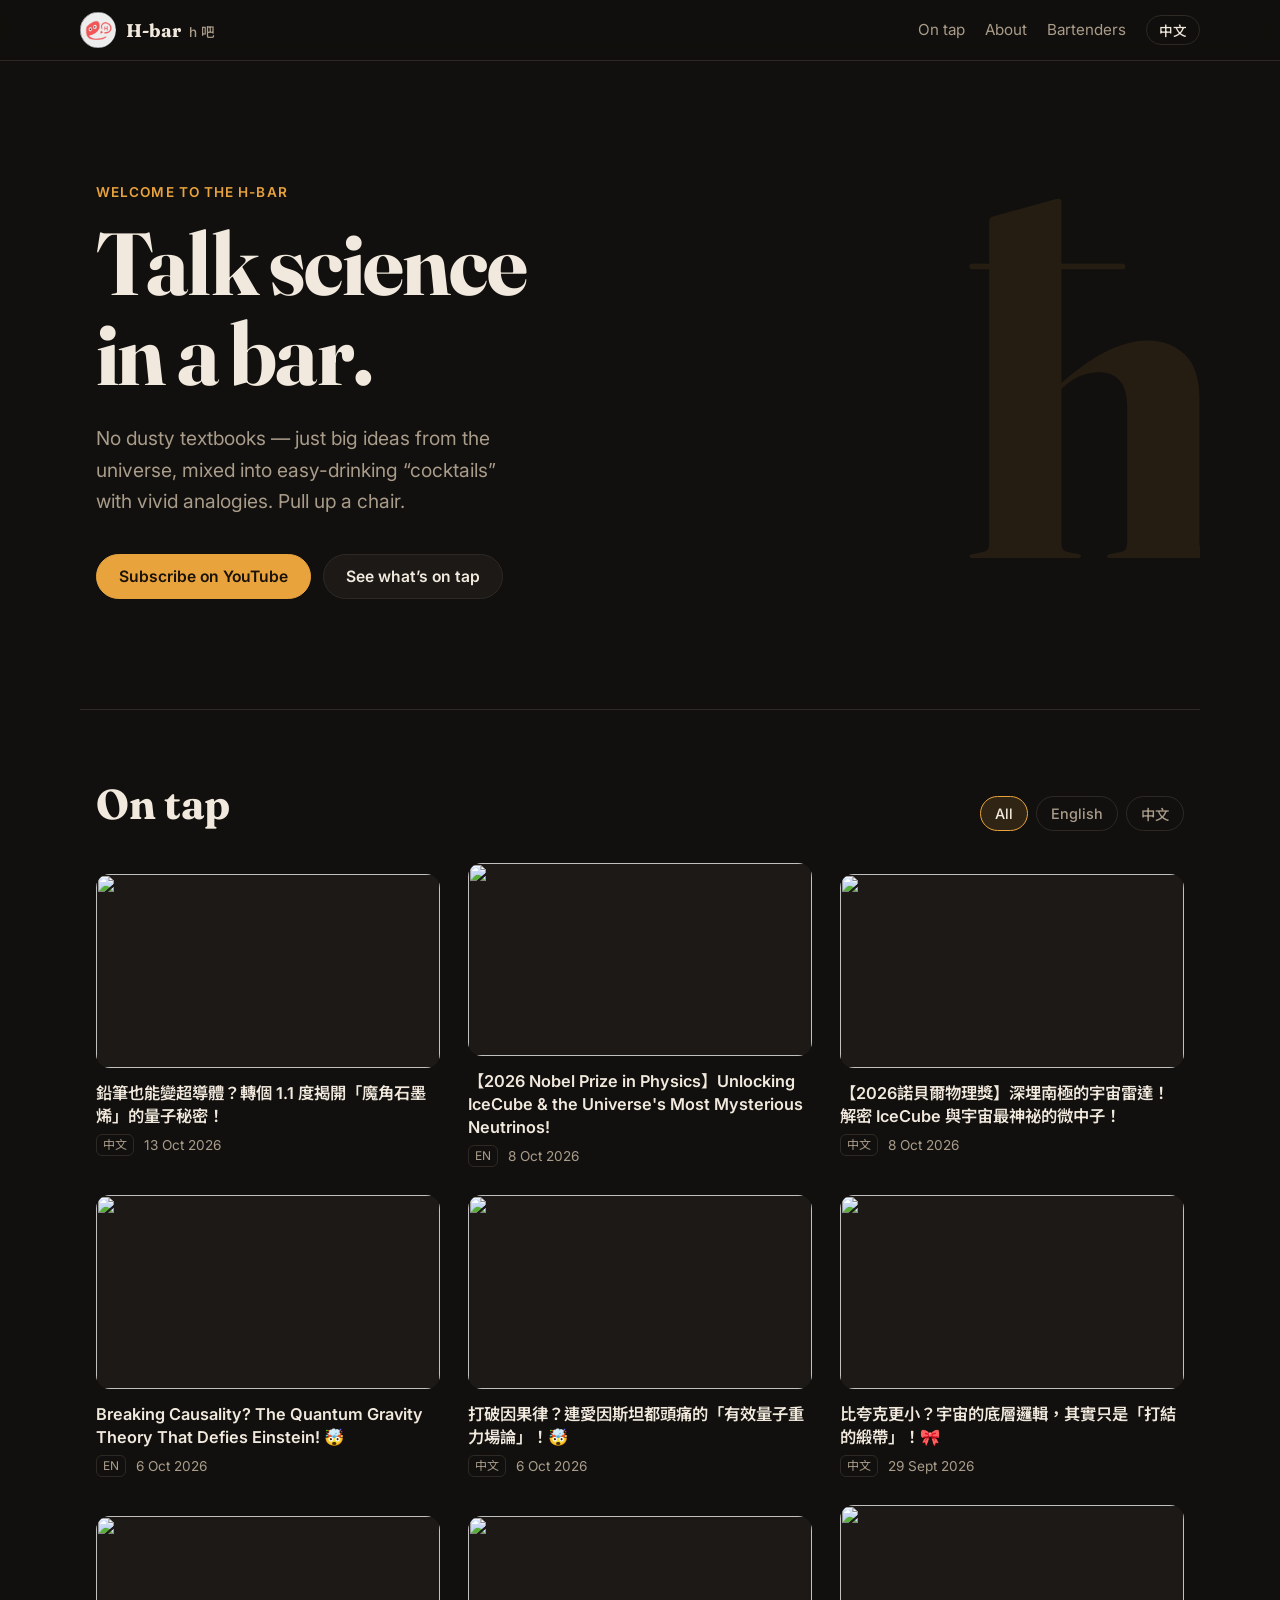
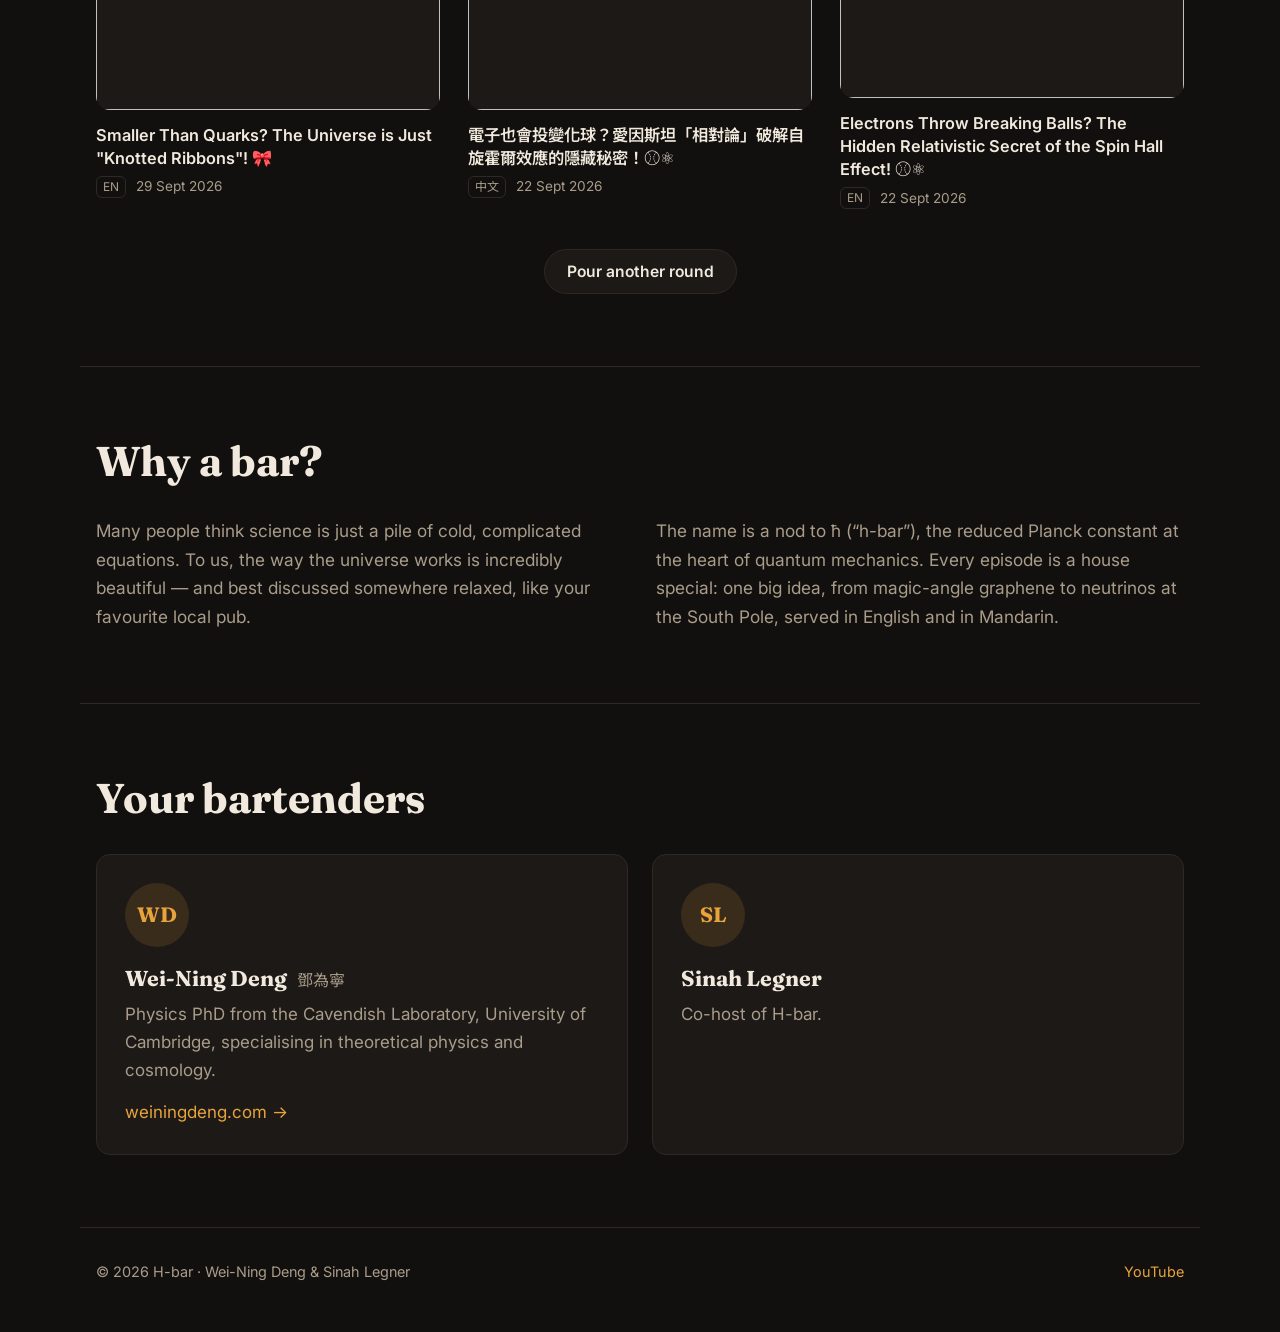
==== index.html @ c9b69f9a "Initial H-bar website for GitHub Pages Static bilingual (EN/中文) site with a video grid fed from the " ====
<!doctype html>
<html lang="en">
<head>
  <meta charset="utf-8">
  <meta name="viewport" content="width=device-width, initial-scale=1">
  <title>H-bar · Talk Science in a Bar</title>
  <meta name="description" content="H-bar (h 吧) — science served like cocktails. Bilingual (English / 中文) physics and science videos by Wei-Ning Deng and Sinah Legner.">
  <meta property="og:title" content="H-bar · Talk Science in a Bar">
  <meta property="og:description" content="Science served like cocktails — bilingual physics and science videos.">
  <meta property="og:image" content="assets/logo.jpg">
  <link rel="icon" href="assets/logo.jpg">
  <link rel="preconnect" href="https://fonts.googleapis.com">
  <link rel="preconnect" href="https://fonts.gstatic.com" crossorigin>
  <link href="https://fonts.googleapis.com/css2?family=Fraunces:opsz,wght@9..144,500;9..144,700&family=Inter:wght@400;500;600&family=Noto+Sans+TC:wght@400;500;700&display=swap" rel="stylesheet">
  <link rel="stylesheet" href="assets/style.css">
</head>
<body>
  <header class="nav">
    <a class="brand" href="#top">
      <img src="assets/logo.jpg" alt="" width="36" height="36">
      <span>H-bar <small>h 吧</small></span>
    </a>
    <nav>
      <a href="#videos" data-i18n="nav.videos">On tap</a>
      <a href="#about" data-i18n="nav.about">About</a>
      <a href="#hosts" data-i18n="nav.hosts">Bartenders</a>
      <button class="lang-toggle" type="button" aria-label="Switch language">中文</button>
    </nav>
  </header>

  <main id="top">
    <section class="hero">
      <p class="eyebrow" data-i18n="hero.eyebrow">Welcome to the h-bar</p>
      <h1 data-i18n="hero.title">Talk science<br>in a bar.</h1>
      <p class="lede" data-i18n="hero.lede">No dusty textbooks — just big ideas from the universe, mixed into easy-drinking “cocktails” with vivid analogies. Pull up a chair.</p>
      <div class="cta">
        <a class="btn primary" href="https://www.youtube.com/@H-bartalkScienceH?sub_confirmation=1" target="_blank" rel="noopener" data-i18n="hero.subscribe">Subscribe on YouTube</a>
        <a class="btn" href="#videos" data-i18n="hero.browse">See what’s on tap</a>
      </div>
      <div class="hbar" aria-hidden="true">ħ</div>
    </section>

    <section id="videos" class="section">
      <div class="section-head">
        <h2 data-i18n="videos.title">On tap</h2>
        <div class="filters" role="tablist">
          <button type="button" class="chip active" data-filter="all" data-i18n="videos.all">All</button>
          <button type="button" class="chip" data-filter="en">English</button>
          <button type="button" class="chip" data-filter="zh">中文</button>
        </div>
      </div>
      <div id="video-grid" class="grid"></div>
      <div class="more-wrap">
        <button id="load-more" class="btn" type="button" data-i18n="videos.more">Pour another round</button>
      </div>
    </section>

    <section id="about" class="section about">
      <h2 data-i18n="about.title">Why a bar?</h2>
      <div class="about-body">
        <p data-i18n="about.p1">Many people think science is just a pile of cold, complicated equations. To us, the way the universe works is incredibly beautiful — and best discussed somewhere relaxed, like your favourite local pub.</p>
        <p data-i18n="about.p2">The name is a nod to ħ (“h-bar”), the reduced Planck constant at the heart of quantum mechanics. Every episode is a house special: one big idea, from magic-angle graphene to neutrinos at the South Pole, served in English and in Mandarin.</p>
      </div>
    </section>

    <section id="hosts" class="section">
      <h2 data-i18n="hosts.title">Your bartenders</h2>
      <div class="hosts">
        <article class="host">
          <div class="avatar" aria-hidden="true">WD</div>
          <h3>Wei-Ning Deng <span>鄧為寧</span></h3>
          <p data-i18n="hosts.wd">Physics PhD from the Cavendish Laboratory, University of Cambridge, specialising in theoretical physics and cosmology.</p>
          <a href="https://weiningdeng.com/" target="_blank" rel="noopener">weiningdeng.com →</a>
        </article>
        <article class="host">
          <div class="avatar" aria-hidden="true">SL</div>
          <h3>Sinah Legner</h3>
          <p data-i18n="hosts.sl">Co-host of H-bar. <!-- TODO: add Sinah's bio --></p>
        </article>
      </div>
    </section>
  </main>

  <footer class="footer">
    <p>© <span id="year"></span> H-bar · Wei-Ning Deng &amp; Sinah Legner</p>
    <p><a href="https://www.youtube.com/@H-bartalkScienceH" target="_blank" rel="noopener">YouTube</a></p>
  </footer>

  <dialog id="player" aria-label="Video player">
    <button class="close" type="button" aria-label="Close">×</button>
    <div class="frame"></div>
  </dialog>

  <script src="assets/main.js"></script>
</body>
</html>
---- assets/style.css ----
:root {
  --bg: #12100e;
  --bg-raised: #1c1916;
  --line: #2e2924;
  --text: #f1e9dd;
  --muted: #a99c8a;
  --amber: #e8a33d;
  --amber-soft: rgba(232, 163, 61, 0.14);
  --radius: 14px;
  --max: 1120px;
  --sans: "Inter", "Noto Sans TC", system-ui, sans-serif;
  --serif: "Fraunces", "Noto Sans TC", Georgia, serif;
}

* { box-sizing: border-box; }
html { scroll-behavior: smooth; }
body {
  margin: 0;
  background: var(--bg);
  color: var(--text);
  font: 17px/1.65 var(--sans);
  -webkit-font-smoothing: antialiased;
}
html[lang="zh-Hant"] body { font-family: "Noto Sans TC", var(--sans); }
a { color: var(--amber); text-decoration: none; }
a:hover { text-decoration: underline; }
img { max-width: 100%; display: block; }

/* Nav */
.nav {
  position: sticky; top: 0; z-index: 10;
  display: flex; align-items: center; justify-content: space-between; gap: 16px;
  padding: 12px max(16px, calc((100vw - var(--max)) / 2));
  background: rgba(18, 16, 14, 0.85);
  backdrop-filter: blur(10px);
  border-bottom: 1px solid var(--line);
}
.brand { display: flex; align-items: center; gap: 10px; color: var(--text); font: 700 1.15rem var(--serif); }
.brand:hover { text-decoration: none; }
.brand img { border-radius: 50%; }
.brand small { color: var(--muted); font: 500 0.85rem var(--sans); margin-left: 4px; }
.nav nav { display: flex; align-items: center; gap: 20px; font-size: 0.95rem; }
.nav nav a { color: var(--muted); }
.nav nav a:hover { color: var(--text); text-decoration: none; }
.lang-toggle {
  font: 500 0.85rem var(--sans); color: var(--text);
  background: none; border: 1px solid var(--line); border-radius: 999px;
  padding: 4px 12px; cursor: pointer;
}
.lang-toggle:hover { border-color: var(--amber); }

/* Hero */
.hero {
  position: relative; overflow: hidden;
  max-width: var(--max); margin: 0 auto;
  padding: 120px 16px 110px;
}
.eyebrow { color: var(--amber); font-weight: 600; letter-spacing: 0.08em; text-transform: uppercase; font-size: 0.85rem; margin: 0 0 16px; }
.hero h1 {
  font: 700 clamp(2.8rem, 8vw, 5.5rem)/1.02 var(--serif);
  margin: 0 0 24px; letter-spacing: -0.02em; max-width: 12ch;
}
.lede { color: var(--muted); font-size: 1.2rem; max-width: 36ch; margin: 0 0 36px; }
.cta { display: flex; flex-wrap: wrap; gap: 12px; position: relative; z-index: 1; }
.hbar {
  position: absolute; right: -2%; top: 50%; transform: translateY(-50%);
  font: 700 clamp(14rem, 38vw, 30rem)/1 var(--serif);
  color: var(--amber); opacity: 0.09; pointer-events: none; user-select: none;
}

.btn {
  display: inline-block; cursor: pointer;
  font: 600 0.98rem var(--sans); color: var(--text);
  padding: 12px 22px; border-radius: 999px;
  border: 1px solid var(--line); background: var(--bg-raised);
  transition: border-color .15s, transform .15s;
}
.btn:hover { text-decoration: none; border-color: var(--amber); transform: translateY(-1px); }
.btn.primary { background: var(--amber); color: #1a1208; border-color: var(--amber); }

/* Sections */
.section { max-width: var(--max); margin: 0 auto; padding: 72px 16px; border-top: 1px solid var(--line); }
.section h2 { font: 700 clamp(1.8rem, 4vw, 2.6rem)/1.1 var(--serif); margin: 0 0 32px; }
.section-head { display: flex; flex-wrap: wrap; align-items: baseline; justify-content: space-between; gap: 16px; }
.filters { display: flex; gap: 8px; margin-bottom: 32px; }
.chip {
  font: 500 0.9rem var(--sans); color: var(--muted);
  background: none; border: 1px solid var(--line); border-radius: 999px;
  padding: 6px 14px; cursor: pointer;
}
.chip.active { color: var(--text); background: var(--amber-soft); border-color: var(--amber); }

/* Video grid */
.grid { display: grid; grid-template-columns: repeat(auto-fill, minmax(300px, 1fr)); gap: 28px; }
.card { background: none; border: 0; padding: 0; text-align: left; color: inherit; font: inherit; cursor: pointer; }
.thumb { position: relative; aspect-ratio: 16 / 9; border-radius: var(--radius); overflow: hidden; background: var(--bg-raised); }
.thumb img { width: 100%; height: 100%; object-fit: cover; transition: transform .3s; }
.card:hover .thumb img { transform: scale(1.04); }
.thumb::after {
  content: "▶"; position: absolute; inset: 0; display: grid; place-items: center;
  font-size: 2rem; color: #fff; background: rgba(0,0,0,.35); opacity: 0; transition: opacity .2s;
}
.card:hover .thumb::after, .card:focus-visible .thumb::after { opacity: 1; }
.card h3 { font: 600 1.02rem/1.4 var(--sans); margin: 14px 0 6px; }
.meta { display: flex; gap: 10px; align-items: center; color: var(--muted); font-size: 0.85rem; }
.tag { border: 1px solid var(--line); border-radius: 6px; padding: 0 6px; font-size: 0.75rem; }
.more-wrap { text-align: center; margin-top: 40px; }
.empty { color: var(--muted); }

/* About */
.about-body { display: grid; grid-template-columns: repeat(auto-fit, minmax(280px, 1fr)); gap: 32px; color: var(--muted); font-size: 1.08rem; }
.about-body p { margin: 0; }

/* Hosts */
.hosts { display: grid; grid-template-columns: repeat(auto-fit, minmax(280px, 1fr)); gap: 24px; }
.host { background: var(--bg-raised); border: 1px solid var(--line); border-radius: var(--radius); padding: 28px; }
.avatar {
  width: 64px; height: 64px; border-radius: 50%;
  display: grid; place-items: center;
  background: var(--amber-soft); color: var(--amber); font: 700 1.3rem var(--serif);
  margin-bottom: 18px;
}
.host h3 { font: 700 1.35rem var(--serif); margin: 0 0 8px; }
.host h3 span { color: var(--muted); font: 400 1rem "Noto Sans TC", var(--sans); margin-left: 6px; }
.host p { color: var(--muted); margin: 0 0 14px; }

/* Footer */
.footer {
  max-width: var(--max); margin: 0 auto; padding: 32px 16px 48px;
  border-top: 1px solid var(--line);
  display: flex; flex-wrap: wrap; justify-content: space-between; gap: 12px;
  color: var(--muted); font-size: 0.9rem;
}
.footer p { margin: 0; }

/* Player */
dialog#player {
  width: min(960px, 92vw); padding: 0; border: 0; border-radius: var(--radius);
  background: #000; overflow: visible;
}
dialog#player::backdrop { background: rgba(0,0,0,.8); }
#player .frame { aspect-ratio: 16 / 9; }
#player iframe { width: 100%; height: 100%; border: 0; border-radius: var(--radius); }
#player .close {
  position: absolute; top: -44px; right: 0;
  background: none; border: 0; color: #fff; font-size: 2rem; cursor: pointer;
}

@media (max-width: 640px) {
  .nav nav a { display: none; }
  .hero { padding: 72px 16px 80px; }
  .section { padding: 56px 16px; }
  .grid { grid-template-columns: 1fr; }
}

@media (prefers-reduced-motion: reduce) {
  html { scroll-behavior: auto; }
  * { transition: none !important; }
}
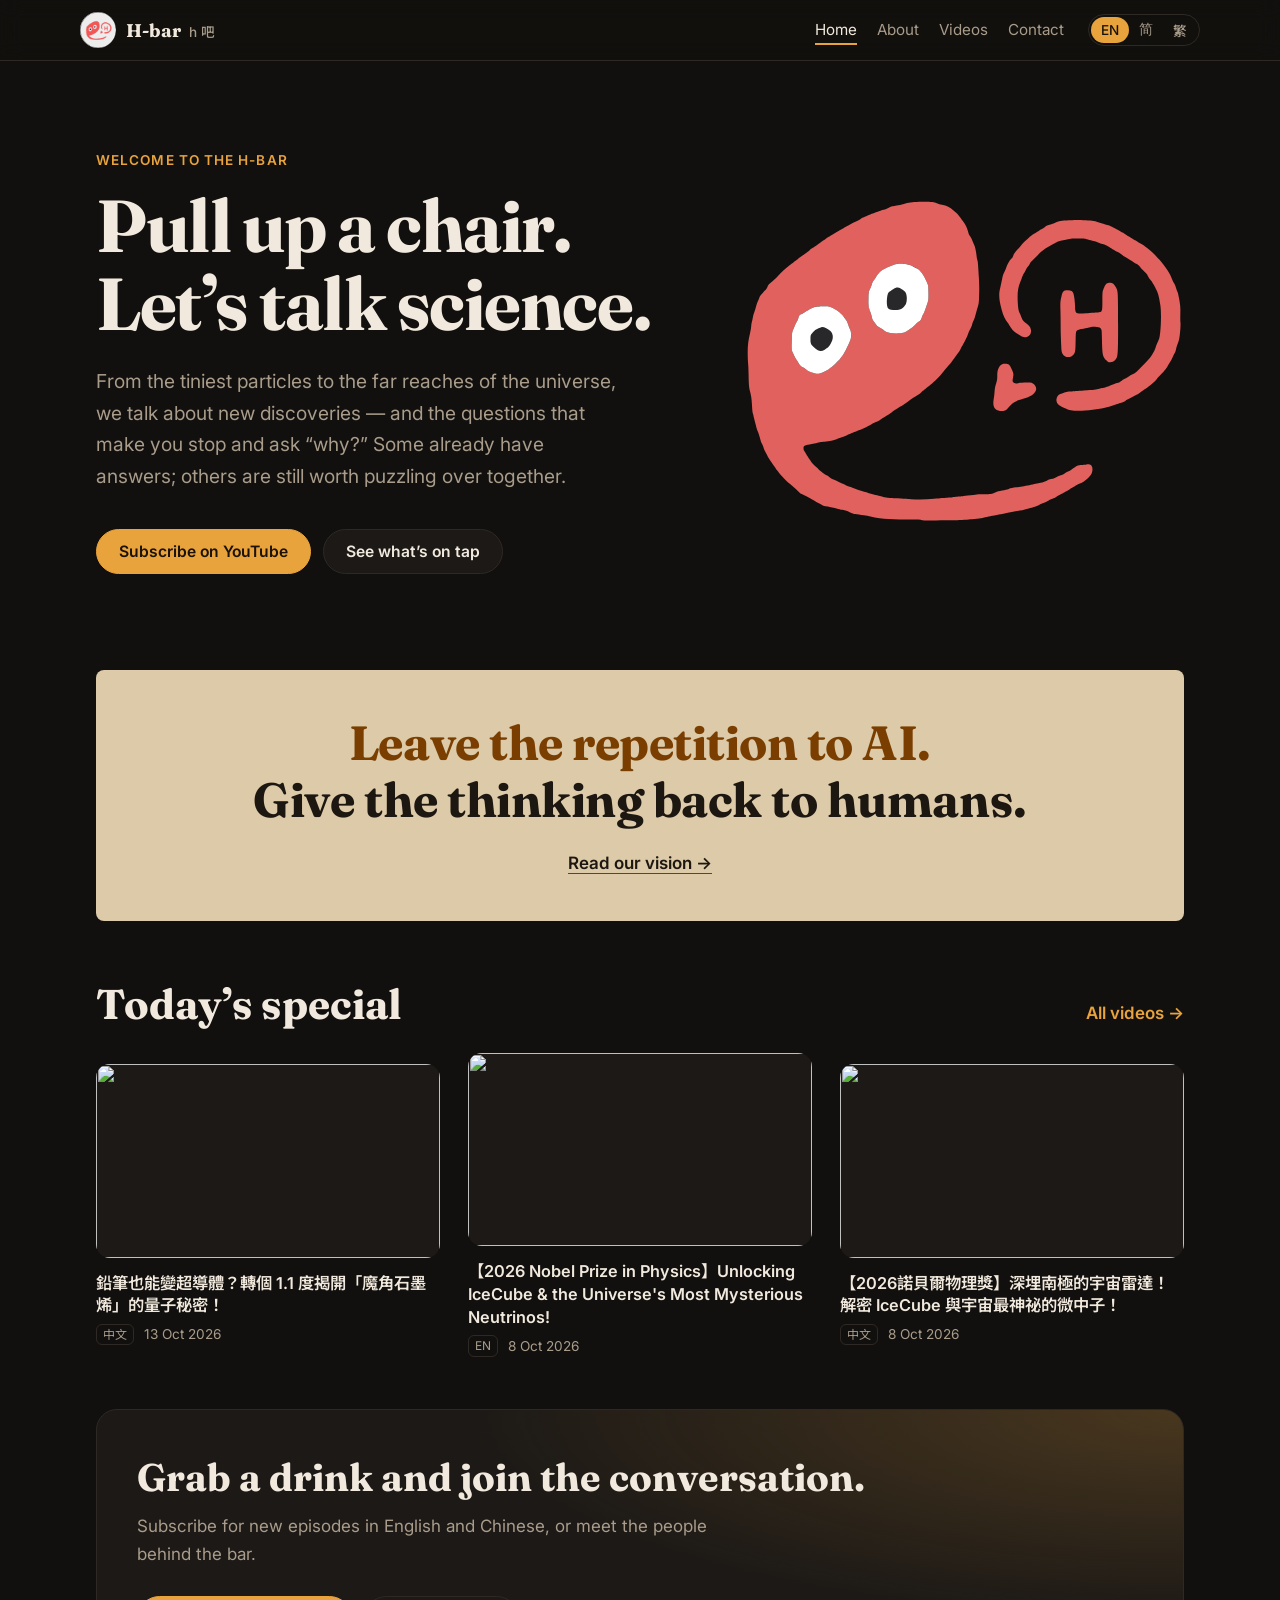
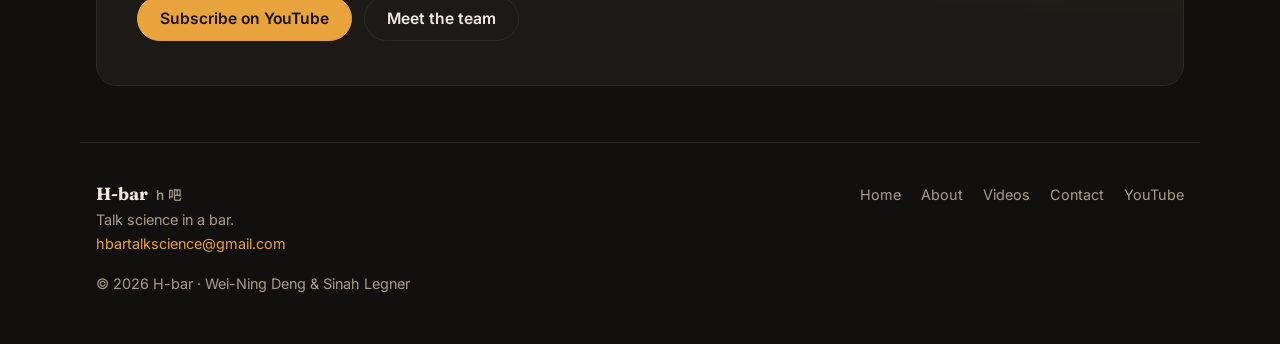
==== commit 99c447ce: "Split site into Home, About, Videos and Contact pages - Trilingual text (EN / 简体 / 繁體) side by side " ====
--- a/index.html
+++ b/index.html
@@ -4,93 +4,119 @@
   <meta charset="utf-8">
   <meta name="viewport" content="width=device-width, initial-scale=1">
   <title>H-bar · Talk Science in a Bar</title>
-  <meta name="description" content="H-bar (h 吧) — science served like cocktails. Bilingual (English / 中文) physics and science videos by Wei-Ning Deng and Sinah Legner.">
+  <meta name="description" content="H-bar Talk Science (H吧聊物理) — science served like cocktails. Science videos in English and Chinese.">
   <meta property="og:title" content="H-bar · Talk Science in a Bar">
-  <meta property="og:description" content="Science served like cocktails — bilingual physics and science videos.">
+  <meta property="og:description" content="Science served like cocktails — videos in English and Chinese.">
   <meta property="og:image" content="assets/logo.jpg">
   <link rel="icon" href="assets/logo.jpg">
   <link rel="preconnect" href="https://fonts.googleapis.com">
   <link rel="preconnect" href="https://fonts.gstatic.com" crossorigin>
-  <link href="https://fonts.googleapis.com/css2?family=Fraunces:opsz,wght@9..144,500;9..144,700&family=Inter:wght@400;500;600&family=Noto+Sans+TC:wght@400;500;700&display=swap" rel="stylesheet">
+  <link href="https://fonts.googleapis.com/css2?family=Fraunces:opsz,wght@9..144,500;9..144,700;9..144,800&family=Inter:wght@400;500;600&family=Noto+Sans+SC:wght@400;500;700&family=Noto+Sans+TC:wght@400;500;700&family=Noto+Serif+SC:wght@700;900&family=Noto+Serif+TC:wght@700;900&display=swap" rel="stylesheet">
   <link rel="stylesheet" href="assets/style.css">
+  <script src="assets/lang.js"></script>
 </head>
-<body>
-  <header class="nav">
-    <a class="brand" href="#top">
-      <img src="assets/logo.jpg" alt="" width="36" height="36">
-      <span>H-bar <small>h 吧</small></span>
-    </a>
-    <nav>
-      <a href="#videos" data-i18n="nav.videos">On tap</a>
-      <a href="#about" data-i18n="nav.about">About</a>
-      <a href="#hosts" data-i18n="nav.hosts">Bartenders</a>
-      <button class="lang-toggle" type="button" aria-label="Switch language">中文</button>
-    </nav>
-  </header>
+<body data-page="home">
+  <header class="nav"></header>
 
-  <main id="top">
+  <main>
     <section class="hero">
-      <p class="eyebrow" data-i18n="hero.eyebrow">Welcome to the h-bar</p>
-      <h1 data-i18n="hero.title">Talk science<br>in a bar.</h1>
-      <p class="lede" data-i18n="hero.lede">No dusty textbooks — just big ideas from the universe, mixed into easy-drinking “cocktails” with vivid analogies. Pull up a chair.</p>
-      <div class="cta">
-        <a class="btn primary" href="https://www.youtube.com/@H-bartalkScienceH?sub_confirmation=1" target="_blank" rel="noopener" data-i18n="hero.subscribe">Subscribe on YouTube</a>
-        <a class="btn" href="#videos" data-i18n="hero.browse">See what’s on tap</a>
+      <div class="hero-text">
+        <p class="eyebrow">
+          <span data-l="en">Welcome to the h-bar</span>
+          <span data-l="zh-Hans">欢迎来到 h 吧</span>
+          <span data-l="zh-Hant">歡迎來到 h 吧</span>
+        </p>
+        <h1>
+          <span data-l="en">Pull up a chair.<br>Let’s talk science.</span>
+          <span data-l="zh-Hans">坐下来，<br>聊点科学吧。</span>
+          <span data-l="zh-Hant">坐下來，<br>聊點科學吧。</span>
+        </h1>
+        <p class="lede">
+          <span data-l="en">From the tiniest particles to the far reaches of the universe, we talk about new discoveries — and the questions that make you stop and ask “why?” Some already have answers; others are still worth puzzling over together.</span>
+          <span data-l="zh-Hans">从微小的粒子到遥远的宇宙，我们聊新的发现，也聊那些让人忍不住问“为什么”的事。有些问题已经有了答案，有些还值得一起琢磨。</span>
+          <span data-l="zh-Hant">從微小的粒子到遙遠的宇宙，我們聊新的發現，也聊那些讓人忍不住問「為什麼」的事。有些問題已經有了答案，有些還值得一起琢磨。</span>
+        </p>
+        <div class="cta">
+          <a class="btn primary" href="https://www.youtube.com/@H-bartalkScienceH?sub_confirmation=1" target="_blank" rel="noopener">
+            <span data-l="en">Subscribe on YouTube</span>
+            <span data-l="zh-Hans">订阅 YouTube 频道</span>
+            <span data-l="zh-Hant">訂閱 YouTube 頻道</span>
+          </a>
+          <a class="btn" href="videos.html">
+            <span data-l="en">See what’s on tap</span>
+            <span data-l="zh-Hans">看看今天有什么</span>
+            <span data-l="zh-Hant">看看今天有什麼</span>
+          </a>
+        </div>
       </div>
-      <div class="hbar" aria-hidden="true">ħ</div>
+      <img class="hero-mascot" src="assets/mascot.svg" alt="" width="2444" height="1809">
     </section>
 
-    <section id="videos" class="section">
-      <div class="section-head">
-        <h2 data-i18n="videos.title">On tap</h2>
-        <div class="filters" role="tablist">
-          <button type="button" class="chip active" data-filter="all" data-i18n="videos.all">All</button>
-          <button type="button" class="chip" data-filter="en">English</button>
-          <button type="button" class="chip" data-filter="zh">中文</button>
-        </div>
-      </div>
-      <div id="video-grid" class="grid"></div>
-      <div class="more-wrap">
-        <button id="load-more" class="btn" type="button" data-i18n="videos.more">Pour another round</button>
+    <section class="banner">
+      <div class="banner-inner">
+        <blockquote>
+          <span data-l="en"><span class="accent">Leave the repetition to AI.</span><br>Give the thinking back to humans.</span>
+          <span data-l="zh-Hans"><span class="accent">把重复劳动交给 AI，</span><br>把深度思考还给人类。</span>
+          <span data-l="zh-Hant"><span class="accent">把重複勞動交給 AI，</span><br>把深度思考還給人類。</span>
+        </blockquote>
+        <a href="about.html#vision">
+          <span data-l="en">Read our vision →</span>
+          <span data-l="zh-Hans">阅读我们的愿景 →</span>
+          <span data-l="zh-Hant">閱讀我們的願景 →</span>
+        </a>
       </div>
     </section>
 
-    <section id="about" class="section about">
-      <h2 data-i18n="about.title">Why a bar?</h2>
-      <div class="about-body">
-        <p data-i18n="about.p1">Many people think science is just a pile of cold, complicated equations. To us, the way the universe works is incredibly beautiful — and best discussed somewhere relaxed, like your favourite local pub.</p>
-        <p data-i18n="about.p2">The name is a nod to ħ (“h-bar”), the reduced Planck constant at the heart of quantum mechanics. Every episode is a house special: one big idea, from magic-angle graphene to neutrinos at the South Pole, served in English and in Mandarin.</p>
+    <section class="section">
+      <div class="section-head">
+        <h2>
+          <span data-l="en">Today’s special</span>
+          <span data-l="zh-Hans">今日特调</span>
+          <span data-l="zh-Hant">今日特調</span>
+        </h2>
+        <a class="link-arrow" href="videos.html">
+          <span data-l="en">All videos →</span>
+          <span data-l="zh-Hans">全部视频 →</span>
+          <span data-l="zh-Hant">全部影片 →</span>
+        </a>
       </div>
+      <div class="grid" data-videos data-limit="3"></div>
     </section>
 
-    <section id="hosts" class="section">
-      <h2 data-i18n="hosts.title">Your bartenders</h2>
-      <div class="hosts">
-        <article class="host">
-          <div class="avatar" aria-hidden="true">WD</div>
-          <h3>Wei-Ning Deng <span>鄧為寧</span></h3>
-          <p data-i18n="hosts.wd">Physics PhD from the Cavendish Laboratory, University of Cambridge, specialising in theoretical physics and cosmology.</p>
-          <a href="https://weiningdeng.com/" target="_blank" rel="noopener">weiningdeng.com →</a>
-        </article>
-        <article class="host">
-          <div class="avatar" aria-hidden="true">SL</div>
-          <h3>Sinah Legner</h3>
-          <p data-i18n="hosts.sl">Co-host of H-bar. <!-- TODO: add Sinah's bio --></p>
-        </article>
+    <section class="cta-band">
+      <h2>
+        <span data-l="en">Grab a drink and join the conversation.</span>
+        <span data-l="zh-Hans">端起一杯，加入我们的对话。</span>
+        <span data-l="zh-Hant">端起一杯，加入我們的對話。</span>
+      </h2>
+      <p>
+        <span data-l="en">Subscribe for new episodes in English and Chinese, or meet the people behind the bar.</span>
+        <span data-l="zh-Hans">订阅频道收看中英双语的新节目，或来认识一下吧台后面的我们。</span>
+        <span data-l="zh-Hant">訂閱頻道收看中英雙語的新節目，或來認識一下吧台後面的我們。</span>
+      </p>
+      <div class="cta">
+        <a class="btn primary" href="https://www.youtube.com/@H-bartalkScienceH?sub_confirmation=1" target="_blank" rel="noopener">
+          <span data-l="en">Subscribe on YouTube</span>
+          <span data-l="zh-Hans">订阅 YouTube 频道</span>
+          <span data-l="zh-Hant">訂閱 YouTube 頻道</span>
+        </a>
+        <a class="btn" href="about.html#team">
+          <span data-l="en">Meet the team</span>
+          <span data-l="zh-Hans">认识我们</span>
+          <span data-l="zh-Hant">認識我們</span>
+        </a>
       </div>
     </section>
   </main>
 
-  <footer class="footer">
-    <p>© <span id="year"></span> H-bar · Wei-Ning Deng &amp; Sinah Legner</p>
-    <p><a href="https://www.youtube.com/@H-bartalkScienceH" target="_blank" rel="noopener">YouTube</a></p>
-  </footer>
+  <footer class="footer"></footer>
 
   <dialog id="player" aria-label="Video player">
     <button class="close" type="button" aria-label="Close">×</button>
     <div class="frame"></div>
   </dialog>
 
-  <script src="assets/main.js"></script>
+  <script src="assets/site.js"></script>
+  <script src="assets/videos.js"></script>
 </body>
 </html>
--- a/assets/style.css
+++ b/assets/style.css
@@ -9,11 +9,18 @@
   --radius: 14px;
   --max: 1120px;
   --sans: "Inter", "Noto Sans TC", system-ui, sans-serif;
-  --serif: "Fraunces", "Noto Sans TC", Georgia, serif;
-}
+  --serif: "Fraunces", "Noto Serif TC", Georgia, serif;
+}
+html[lang="zh-Hant"] { --sans: "Inter", "Noto Sans TC", system-ui, sans-serif; --serif: "Fraunces", "Noto Serif TC", serif; }
+html[lang="zh-Hans"] { --sans: "Inter", "Noto Sans SC", system-ui, sans-serif; --serif: "Fraunces", "Noto Serif SC", serif; }
+
+/* Show only the text that matches the current language (see assets/lang.js). */
+html[lang="en"] [data-l]:not([data-l="en"]),
+html[lang="zh-Hans"] [data-l]:not([data-l="zh-Hans"]),
+html[lang="zh-Hant"] [data-l]:not([data-l="zh-Hant"]) { display: none !important; }
 
 * { box-sizing: border-box; }
-html { scroll-behavior: smooth; }
+html { scroll-behavior: smooth; scroll-padding-top: 61px; /* height of the sticky nav */ }
 body {
   margin: 0;
   background: var(--bg);
@@ -21,52 +28,60 @@
   font: 17px/1.65 var(--sans);
   -webkit-font-smoothing: antialiased;
 }
-html[lang="zh-Hant"] body { font-family: "Noto Sans TC", var(--sans); }
 a { color: var(--amber); text-decoration: none; }
 a:hover { text-decoration: underline; }
 img { max-width: 100%; display: block; }
+[hidden] { display: none !important; }
 
 /* Nav */
 .nav {
   position: sticky; top: 0; z-index: 10;
   display: flex; align-items: center; justify-content: space-between; gap: 16px;
+  min-height: 61px;
   padding: 12px max(16px, calc((100vw - var(--max)) / 2));
-  background: rgba(18, 16, 14, 0.85);
+  background: rgba(18, 16, 14, 0.88);
   backdrop-filter: blur(10px);
   border-bottom: 1px solid var(--line);
 }
 .brand { display: flex; align-items: center; gap: 10px; color: var(--text); font: 700 1.15rem var(--serif); }
 .brand:hover { text-decoration: none; }
 .brand img { border-radius: 50%; }
-.brand small { color: var(--muted); font: 500 0.85rem var(--sans); margin-left: 4px; }
-.nav nav { display: flex; align-items: center; gap: 20px; font-size: 0.95rem; }
-.nav nav a { color: var(--muted); }
-.nav nav a:hover { color: var(--text); text-decoration: none; }
-.lang-toggle {
-  font: 500 0.85rem var(--sans); color: var(--text);
-  background: none; border: 1px solid var(--line); border-radius: 999px;
-  padding: 4px 12px; cursor: pointer;
-}
-.lang-toggle:hover { border-color: var(--amber); }
+.brand small, .footer-brand small { color: var(--muted); font: 500 0.85rem var(--sans); margin-left: 4px; }
+.menu { display: flex; align-items: center; gap: 24px; }
+.menu nav { display: flex; align-items: center; gap: 20px; font-size: 0.95rem; }
+.menu nav a { color: var(--muted); }
+.menu nav a:hover, .menu nav a[aria-current="page"] { color: var(--text); text-decoration: none; }
+.menu nav a[aria-current="page"] { box-shadow: 0 2px 0 var(--amber); }
+.menu-toggle { display: none; }
+.lang-switch { display: flex; border: 1px solid var(--line); border-radius: 999px; padding: 2px; }
+.lang-switch button {
+  font: 500 0.85rem var(--sans); color: var(--muted);
+  background: none; border: 0; border-radius: 999px;
+  padding: 3px 10px; cursor: pointer;
+}
+.lang-switch button:hover { color: var(--text); }
+.lang-switch button[aria-pressed="true"] { color: #1a1208; background: var(--amber); }
 
 /* Hero */
 .hero {
-  position: relative; overflow: hidden;
+  display: grid; grid-template-columns: minmax(0, 1fr) minmax(0, 0.8fr); align-items: center; gap: 48px;
   max-width: var(--max); margin: 0 auto;
-  padding: 120px 16px 110px;
+  padding: 88px 16px 72px;
 }
 .eyebrow { color: var(--amber); font-weight: 600; letter-spacing: 0.08em; text-transform: uppercase; font-size: 0.85rem; margin: 0 0 16px; }
-.hero h1 {
-  font: 700 clamp(2.8rem, 8vw, 5.5rem)/1.02 var(--serif);
-  margin: 0 0 24px; letter-spacing: -0.02em; max-width: 12ch;
-}
-.lede { color: var(--muted); font-size: 1.2rem; max-width: 36ch; margin: 0 0 36px; }
-.cta { display: flex; flex-wrap: wrap; gap: 12px; position: relative; z-index: 1; }
-.hbar {
-  position: absolute; right: -2%; top: 50%; transform: translateY(-50%);
-  font: 700 clamp(14rem, 38vw, 30rem)/1 var(--serif);
-  color: var(--amber); opacity: 0.09; pointer-events: none; user-select: none;
-}
+html[lang^="zh"] .eyebrow { text-transform: none; letter-spacing: 0.04em; }
+.hero h1, .page-hero h1 {
+  font: 700 clamp(2.6rem, 7vw, 4.6rem)/1.05 var(--serif);
+  margin: 0 0 24px; letter-spacing: -0.02em; max-width: 18ch; text-wrap: balance;
+}
+.lede { color: var(--muted); font-size: 1.2rem; max-width: 44ch; margin: 0 0 36px; }
+.cta { display: flex; flex-wrap: wrap; gap: 12px; }
+.hero-mascot { width: 100%; max-width: 440px; height: auto; justify-self: end; }
+
+/* Sub-page header */
+.page-hero { max-width: var(--max); margin: 0 auto; padding: 64px 16px 28px; }
+.page-hero h1 { font-size: clamp(2.3rem, 6vw, 3.8rem); max-width: 22ch; }
+.page-hero .lede { margin-bottom: 0; max-width: none; }
 
 .btn {
   display: inline-block; cursor: pointer;
@@ -77,18 +92,38 @@
 }
 .btn:hover { text-decoration: none; border-color: var(--amber); transform: translateY(-1px); }
 .btn.primary { background: var(--amber); color: #1a1208; border-color: var(--amber); }
+.link-arrow { font-weight: 600; }
 
 /* Sections */
-.section { max-width: var(--max); margin: 0 auto; padding: 72px 16px; border-top: 1px solid var(--line); }
-.section h2 { font: 700 clamp(1.8rem, 4vw, 2.6rem)/1.1 var(--serif); margin: 0 0 32px; }
-.section-head { display: flex; flex-wrap: wrap; align-items: baseline; justify-content: space-between; gap: 16px; }
-.filters { display: flex; gap: 8px; margin-bottom: 32px; }
+.section { max-width: var(--max); margin: 0 auto; padding: 52px 16px; border-top: 1px solid var(--line); }
+.section h2 { font: 700 clamp(1.8rem, 4vw, 2.6rem)/1.15 var(--serif); margin: 0 0 24px; }
+.section-head { display: flex; flex-wrap: wrap; align-items: baseline; justify-content: space-between; gap: 8px 16px; margin-bottom: 24px; }
+.section-head h2 { margin: 0; }
+.filters { display: flex; flex-wrap: wrap; gap: 8px; }
 .chip {
   font: 500 0.9rem var(--sans); color: var(--muted);
   background: none; border: 1px solid var(--line); border-radius: 999px;
   padding: 6px 14px; cursor: pointer;
 }
 .chip.active { color: var(--text); background: var(--amber-soft); border-color: var(--amber); }
+.prose { color: var(--muted); font-size: 1.08rem; }
+.prose p { margin: 0 0 1em; }
+.prose strong { color: var(--text); font-weight: 600; }
+
+/* Vision banner: a sand-coloured panel, as wide as the page content */
+.banner { max-width: var(--max); margin: 0 auto; padding: 24px 16px 8px; }
+.banner-inner {
+  padding: 44px 56px; text-align: center;
+  background: #dccaa8; color: #1d1712; border-radius: 8px;
+}
+.banner blockquote {
+  margin: 0 0 20px;
+  font: 700 clamp(1.8rem, 4.4vw, 3rem)/1.2 var(--serif);
+  letter-spacing: -0.01em; text-wrap: balance;
+}
+.banner .accent { color: #7a3f00; }
+.banner + .section { border-top: 0; }
+.banner a { color: #1d1712; font-weight: 600; text-decoration: underline; text-underline-offset: 4px; text-decoration-color: #7a3f00; }
 
 /* Video grid */
 .grid { display: grid; grid-template-columns: repeat(auto-fill, minmax(300px, 1fr)); gap: 28px; }
@@ -107,31 +142,103 @@
 .more-wrap { text-align: center; margin-top: 40px; }
 .empty { color: var(--muted); }
 
-/* About */
-.about-body { display: grid; grid-template-columns: repeat(auto-fit, minmax(280px, 1fr)); gap: 32px; color: var(--muted); font-size: 1.08rem; }
-.about-body p { margin: 0; }
-
-/* Hosts */
-.hosts { display: grid; grid-template-columns: repeat(auto-fit, minmax(280px, 1fr)); gap: 24px; }
-.host { background: var(--bg-raised); border: 1px solid var(--line); border-radius: var(--radius); padding: 28px; }
-.avatar {
-  width: 64px; height: 64px; border-radius: 50%;
+/* Two-column text */
+.columns { display: grid; grid-template-columns: repeat(auto-fit, minmax(280px, 1fr)); gap: 32px; margin-bottom: 24px; }
+.columns p { margin: 0; }
+.columns:last-child { margin-bottom: 0; }
+
+/* Card (contact form) */
+.tile {
+  background: var(--bg-raised); border: 1px solid var(--line); border-radius: var(--radius);
+  padding: 28px;
+}
+.tile p { color: var(--muted); margin: 0; }
+
+/* Vision pillars: one block, items separated by dividers */
+.pillars { background: var(--bg-raised); border: 1px solid var(--line); border-radius: 8px; }
+.pillar { padding: 26px 32px; }
+.pillar + .pillar { border-top: 1px solid var(--line); }
+.pillar h3 { font: 800 clamp(1.4rem, 3vw, 1.7rem)/1.25 var(--serif); margin: 0 0 8px; color: var(--text); }
+html[lang^="zh"] .pillar h3 { font-weight: 900; }
+.pillar p { color: var(--muted); margin: 0; }
+.pillar strong { color: var(--text); font-weight: 600; }
+
+/* People */
+/* Two profiles side by side; subgrid keeps photo, intro and CV rows aligned across both. */
+.profiles { display: grid; grid-template-columns: repeat(2, minmax(0, 1fr)); column-gap: 40px; row-gap: 0; }
+.profile { display: grid; grid-template-rows: subgrid; grid-row: span 3; row-gap: 24px; align-content: start; }
+.profile .portrait { width: 180px; }
+.portrait { width: 180px; }
+.portrait {
+  aspect-ratio: 1; border-radius: var(--radius); overflow: hidden;
   display: grid; place-items: center;
-  background: var(--amber-soft); color: var(--amber); font: 700 1.3rem var(--serif);
-  margin-bottom: 18px;
-}
-.host h3 { font: 700 1.35rem var(--serif); margin: 0 0 8px; }
-.host h3 span { color: var(--muted); font: 400 1rem "Noto Sans TC", var(--sans); margin-left: 6px; }
-.host p { color: var(--muted); margin: 0 0 14px; }
+  background: var(--amber-soft); color: var(--amber); font: 700 3rem var(--serif);
+}
+.portrait img { width: 100%; height: 100%; object-fit: cover; object-position: 50% 30%; }
+.profile h3 { font: 700 1.9rem/1.2 var(--serif); margin: 0 0 4px; }
+.profile h3 .cn { color: var(--muted); font: 400 1.1rem var(--sans); margin-left: 8px; }
+.role { color: var(--amber); font-weight: 600; margin: 0 0 20px; }
+.motto {
+  margin: 0 0 24px; padding-left: 16px; border-left: 3px solid var(--amber);
+  font: 500 1.2rem/1.5 var(--serif); font-style: italic;
+}
+html[lang^="zh"] .motto { font-style: normal; }
+.cv { list-style: none; margin: 8px 0 0; padding: 0; }
+.cv li { padding: 14px 0; border-top: 1px solid var(--line); }
+.cv li:last-child { border-bottom: 1px solid var(--line); }
+.cv strong { display: block; color: var(--text); font-weight: 600; }
+.cv span { color: var(--muted); font-size: 0.95rem; }
+.cv em { display: block; color: var(--muted); font-size: 0.92rem; }
+.cv-title { font: 600 0.85rem var(--sans); letter-spacing: 0.06em; text-transform: uppercase; color: var(--muted); margin: 0; }
+html[lang^="zh"] .cv-title { text-transform: none; letter-spacing: 0.04em; }
+
+/* Contact */
+.contact { display: grid; grid-template-columns: minmax(0, 1.6fr) minmax(0, 1fr); gap: 40px; align-items: start; }
+.contact-form { display: grid; gap: 18px; }
+.contact-form label { display: block; font-size: 0.92rem; font-weight: 600; margin-bottom: 6px; }
+.contact-form .optional { color: var(--muted); font-weight: 400; }
+.contact-form input, .contact-form textarea {
+  width: 100%; padding: 11px 14px;
+  font: 1rem var(--sans); color: var(--text);
+  background: var(--bg); border: 1px solid var(--line); border-radius: 10px;
+  transition: border-color .15s;
+}
+.contact-form input::placeholder, .contact-form textarea::placeholder { color: #6f6557; }
+.contact-form input:focus, .contact-form textarea:focus { outline: none; border-color: var(--amber); }
+.contact-form textarea { min-height: 160px; resize: vertical; }
+.contact-form button { justify-self: start; }
+.contact-form .honey { display: none; }
+.tile .form-sent {
+  margin: 0 0 20px; padding: 12px 16px; border-radius: 10px;
+  background: var(--amber-soft); color: var(--text) !important; font-weight: 600;
+}
+.contact-aside h2 { font: 700 1.5rem/1.3 var(--serif); margin: 4px 0 12px; }
+.contact-aside p { color: var(--muted); margin: 0 0 12px; }
+.contact-email { font-size: 1.15rem; font-weight: 600; word-break: break-all; }
+
+/* Call to action band */
+.cta-band {
+  max-width: calc(var(--max) - 32px); margin: 0 auto 56px; padding: 44px 40px;
+  border-radius: calc(var(--radius) * 1.5);
+  background: radial-gradient(120% 140% at 100% 0%, rgba(232,163,61,.22), transparent 55%), var(--bg-raised);
+  border: 1px solid var(--line);
+}
+.cta-band h2 { font: 700 clamp(1.7rem, 4vw, 2.4rem)/1.2 var(--serif); margin: 0 0 12px; }
+.cta-band p { color: var(--muted); margin: 0 0 28px; max-width: 52ch; }
 
 /* Footer */
 .footer {
-  max-width: var(--max); margin: 0 auto; padding: 32px 16px 48px;
+  max-width: var(--max); margin: 0 auto; padding: 40px 16px 48px;
   border-top: 1px solid var(--line);
-  display: flex; flex-wrap: wrap; justify-content: space-between; gap: 12px;
+  display: grid; grid-template-columns: 1fr auto; gap: 16px 32px;
   color: var(--muted); font-size: 0.9rem;
 }
 .footer p { margin: 0; }
+.footer-brand { color: var(--text); font: 700 1.1rem var(--serif); margin-bottom: 4px !important; }
+.footer nav { display: flex; flex-wrap: wrap; gap: 8px 20px; align-content: start; }
+.footer nav a { color: var(--muted); }
+.footer nav a:hover { color: var(--text); }
+.footer .copy { grid-column: 1 / -1; }
 
 /* Player */
 dialog#player {
@@ -146,11 +253,42 @@
   background: none; border: 0; color: #fff; font-size: 2rem; cursor: pointer;
 }
 
+@media (max-width: 900px) {
+  .menu-toggle {
+    display: grid; gap: 5px; padding: 10px; margin-right: -10px;
+    background: none; border: 0; cursor: pointer;
+  }
+  .menu-toggle span { display: block; width: 22px; height: 2px; background: var(--text); border-radius: 2px; transition: transform .2s, opacity .2s; }
+  .nav.open .menu-toggle span:nth-child(1) { transform: translateY(7px) rotate(45deg); }
+  .nav.open .menu-toggle span:nth-child(2) { opacity: 0; }
+  .nav.open .menu-toggle span:nth-child(3) { transform: translateY(-7px) rotate(-45deg); }
+  .menu {
+    display: none;
+    position: absolute; top: 100%; left: 0; right: 0;
+    flex-direction: column; align-items: stretch; gap: 16px;
+    padding: 8px 16px 20px;
+    background: var(--bg); border-bottom: 1px solid var(--line);
+  }
+  .nav.open .menu { display: flex; }
+  .menu nav { flex-direction: column; align-items: stretch; gap: 0; font-size: 1.05rem; }
+  .menu nav a { padding: 12px 0; border-bottom: 1px solid var(--line); }
+  .menu nav a[aria-current="page"] { box-shadow: none; color: var(--amber); }
+  .lang-switch { align-self: flex-start; }
+  .profiles { grid-template-columns: 1fr; row-gap: 48px; }
+  .profile .portrait { width: 160px; }
+  .hero { grid-template-columns: 1fr; gap: 28px; }
+  .hero-mascot { order: -1; justify-self: start; max-width: 150px; }
+  .contact { grid-template-columns: 1fr; }
+}
+
 @media (max-width: 640px) {
-  .nav nav a { display: none; }
-  .hero { padding: 72px 16px 80px; }
-  .section { padding: 56px 16px; }
+  .hero { padding: 56px 16px 56px; }
+  .page-hero { padding: 44px 16px 20px; }
+  .section { padding: 40px 16px; }
+  .banner-inner { padding: 32px 20px; }
   .grid { grid-template-columns: 1fr; }
+  .cta-band { margin: 0 16px 56px; padding: 40px 24px; }
+  .footer { grid-template-columns: 1fr; }
 }
 
 @media (prefers-reduced-motion: reduce) {
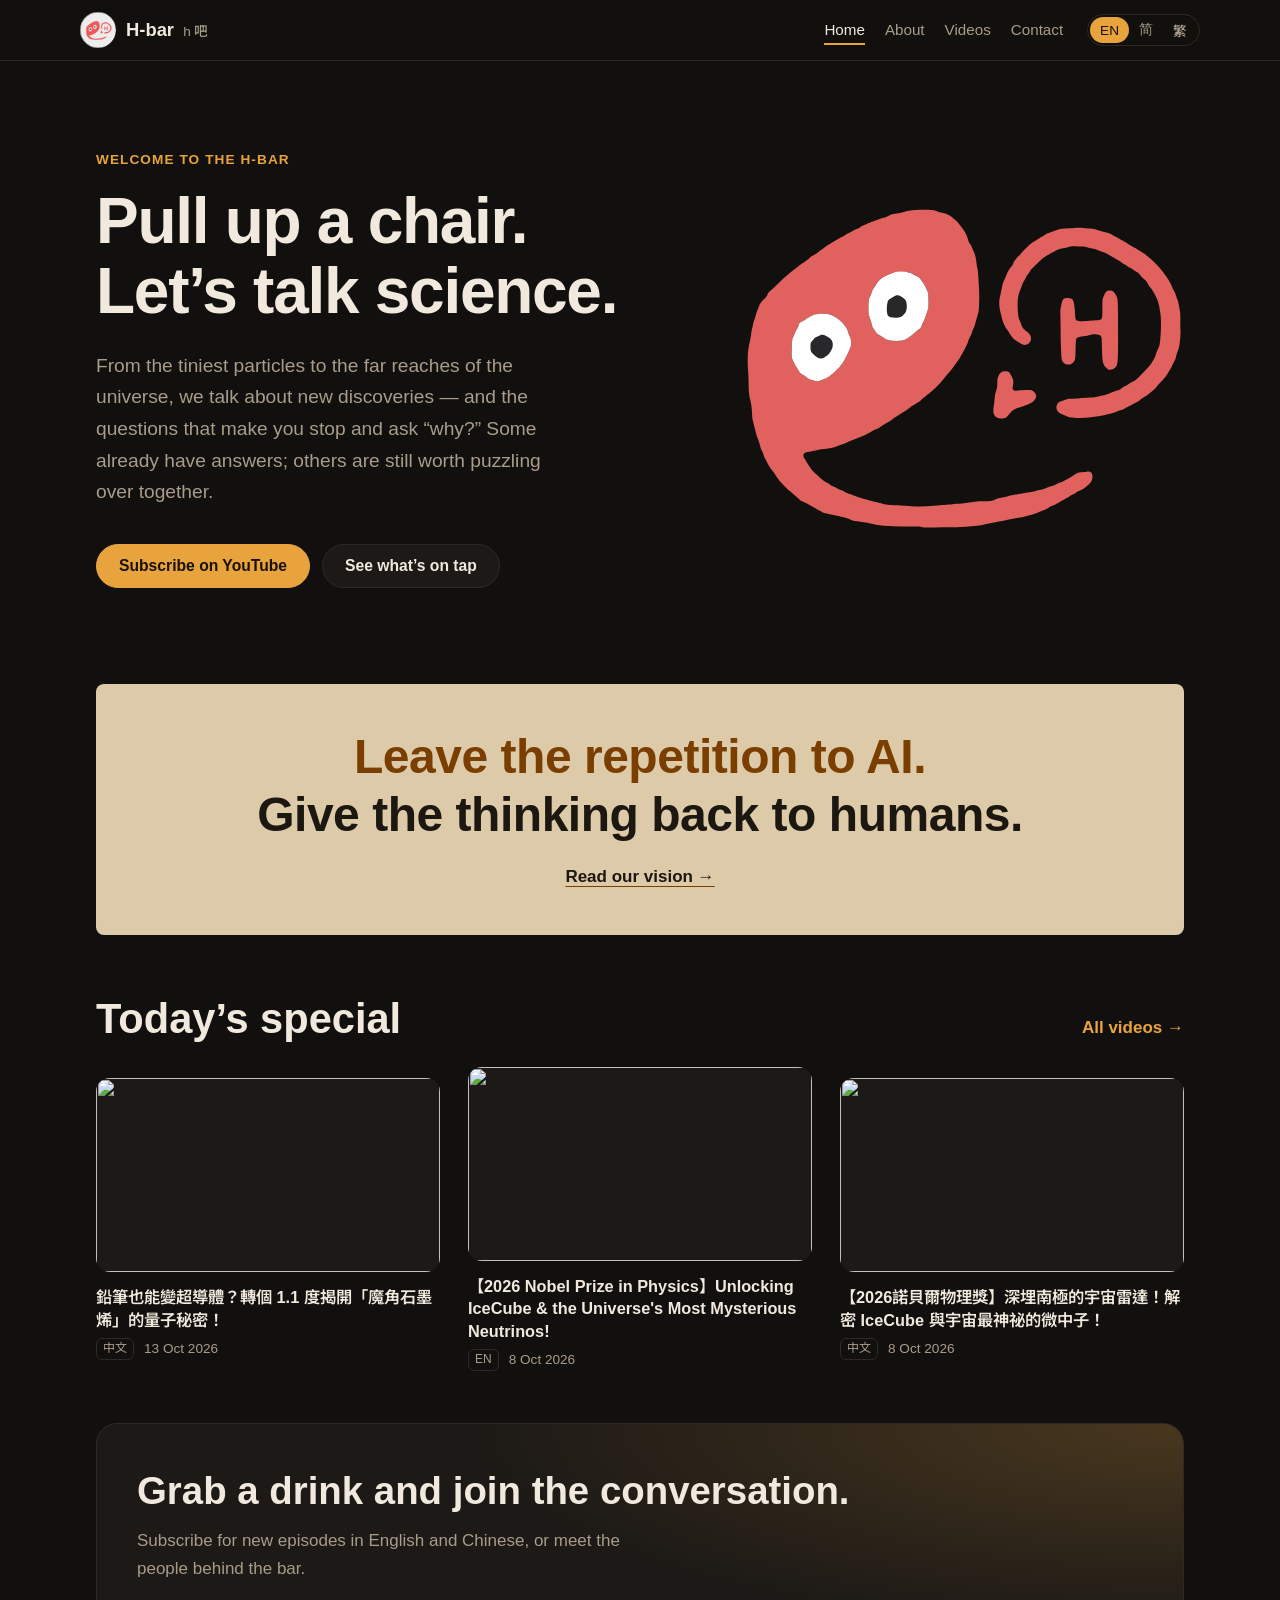
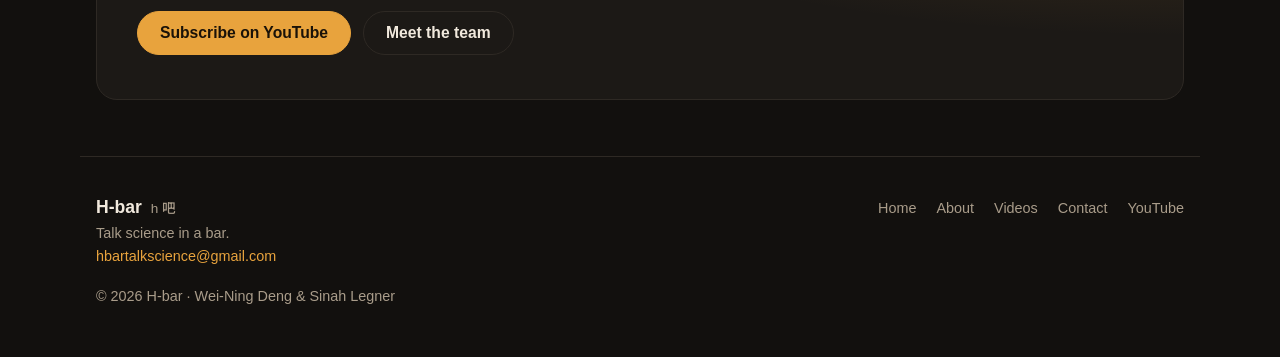
==== commit ef9f7aef: "Switch fonts: Arial for English, Noto Sans (黑体) for Chinese Co-Authored-By: Claude Opus 5.5 <noreply" ====
--- a/index.html
+++ b/index.html
@@ -3,15 +3,88 @@
 <head>
   <meta charset="utf-8">
   <meta name="viewport" content="width=device-width, initial-scale=1">
-  <title>H-bar · Talk Science in a Bar</title>
-  <meta name="description" content="H-bar Talk Science (H吧聊物理) — science served like cocktails. Science videos in English and Chinese.">
-  <meta property="og:title" content="H-bar · Talk Science in a Bar">
-  <meta property="og:description" content="Science served like cocktails — videos in English and Chinese.">
-  <meta property="og:image" content="assets/logo.jpg">
+  <title>H-bar Talk Science (H吧聊物理) · Science communication in English & Chinese</title>
+  <meta name="description" content="H-bar Talk Science (H吧聊物理) is a bilingual science communication channel by Cambridge physicists Wei-Ning Deng and Sinah Legner: physics, cosmology and new discoveries explained simply in English, 简体中文 and 繁體中文. 用中英雙語輕鬆聊物理、聊科學。">
+  <link rel="canonical" href="https://slegner.github.io/hbarwebsite/">
+  <meta property="og:type" content="website">
+  <meta property="og:site_name" content="H-bar Talk Science (H吧聊物理)">
+  <meta property="og:title" content="H-bar Talk Science (H吧聊物理) · Science communication in English & Chinese">
+  <meta property="og:description" content="H-bar Talk Science (H吧聊物理) is a bilingual science communication channel by Cambridge physicists Wei-Ning Deng and Sinah Legner: physics, cosmology and new discoveries explained simply in English, 简体中文 and 繁體中文. 用中英雙語輕鬆聊物理、聊科學。">
+  <meta property="og:url" content="https://slegner.github.io/hbarwebsite/">
+  <meta property="og:image" content="https://slegner.github.io/hbarwebsite/assets/og-image.png">
+  <meta property="og:image:width" content="1200">
+  <meta property="og:image:height" content="630">
+  <meta property="og:locale" content="en_GB">
+  <meta property="og:locale:alternate" content="zh_CN">
+  <meta property="og:locale:alternate" content="zh_TW">
+  <meta name="twitter:card" content="summary_large_image">
+  <meta name="twitter:title" content="H-bar Talk Science (H吧聊物理) · Science communication in English & Chinese">
+  <meta name="twitter:description" content="H-bar Talk Science (H吧聊物理) is a bilingual science communication channel by Cambridge physicists Wei-Ning Deng and Sinah Legner: physics, cosmology and new discoveries explained simply in English, 简体中文 and 繁體中文. 用中英雙語輕鬆聊物理、聊科學。">
+  <meta name="twitter:image" content="https://slegner.github.io/hbarwebsite/assets/og-image.png">
+  <meta name="theme-color" content="#12100e">
   <link rel="icon" href="assets/logo.jpg">
+  <link rel="apple-touch-icon" href="assets/logo.jpg">
+  <script type="application/ld+json">
+{
+  "@context": "https://schema.org",
+  "@graph": [
+    {
+      "@type": "WebSite",
+      "@id": "https://slegner.github.io/hbarwebsite/#website",
+      "url": "https://slegner.github.io/hbarwebsite/",
+      "name": "H-bar Talk Science",
+      "alternateName": "H吧聊物理",
+      "publisher": {
+        "@id": "https://slegner.github.io/hbarwebsite/#org"
+      },
+      "inLanguage": [
+        "en",
+        "zh-Hans",
+        "zh-Hant"
+      ]
+    },
+    {
+      "@type": "Organization",
+      "@id": "https://slegner.github.io/hbarwebsite/#org",
+      "name": "H-bar Talk Science",
+      "alternateName": [
+        "H吧聊物理",
+        "h 吧",
+        "H-bar"
+      ],
+      "url": "https://slegner.github.io/hbarwebsite/",
+      "logo": "https://slegner.github.io/hbarwebsite/assets/logo.jpg",
+      "email": "hbartalkscience@gmail.com",
+      "description": "Bilingual (English / Chinese) science communication: physics and the universe explained simply.",
+      "sameAs": [
+        "https://www.youtube.com/@H-bartalkScienceH"
+      ],
+      "founder": {
+        "@id": "https://slegner.github.io/hbarwebsite/about.html#wei-ning"
+      },
+      "member": [
+        {
+          "@id": "https://slegner.github.io/hbarwebsite/about.html#wei-ning"
+        },
+        {
+          "@id": "https://slegner.github.io/hbarwebsite/about.html#sinah"
+        }
+      ],
+      "knowsAbout": [
+        "Science communication",
+        "Physics",
+        "Cosmology",
+        "Quantum mechanics",
+        "Particle physics",
+        "科普"
+      ]
+    }
+  ]
+}
+  </script>
   <link rel="preconnect" href="https://fonts.googleapis.com">
   <link rel="preconnect" href="https://fonts.gstatic.com" crossorigin>
-  <link href="https://fonts.googleapis.com/css2?family=Fraunces:opsz,wght@9..144,500;9..144,700;9..144,800&family=Inter:wght@400;500;600&family=Noto+Sans+SC:wght@400;500;700&family=Noto+Sans+TC:wght@400;500;700&family=Noto+Serif+SC:wght@700;900&family=Noto+Serif+TC:wght@700;900&display=swap" rel="stylesheet">
+  <link href="https://fonts.googleapis.com/css2?family=Arimo:ital,wght@0,400;0,700;1,400;1,700&family=Noto+Sans+SC:wght@400;500;700;900&family=Noto+Sans+TC:wght@400;500;700;900&display=swap" rel="stylesheet">
   <link rel="stylesheet" href="assets/style.css">
   <script src="assets/lang.js"></script>
 </head>
@@ -49,7 +122,7 @@
           </a>
         </div>
       </div>
-      <img class="hero-mascot" src="assets/mascot.svg" alt="" width="2444" height="1809">
+      <img class="hero-mascot" src="assets/mascot.svg" alt="H-bar Talk Science mascot" width="2444" height="1809">
     </section>
 
     <section class="banner">
--- a/assets/style.css
+++ b/assets/style.css
@@ -8,11 +8,11 @@
   --amber-soft: rgba(232, 163, 61, 0.14);
   --radius: 14px;
   --max: 1120px;
-  --sans: "Inter", "Noto Sans TC", system-ui, sans-serif;
-  --serif: "Fraunces", "Noto Serif TC", Georgia, serif;
-}
-html[lang="zh-Hant"] { --sans: "Inter", "Noto Sans TC", system-ui, sans-serif; --serif: "Fraunces", "Noto Serif TC", serif; }
-html[lang="zh-Hans"] { --sans: "Inter", "Noto Sans SC", system-ui, sans-serif; --serif: "Fraunces", "Noto Serif SC", serif; }
+  /* English in Arial (Arimo is its metric-compatible free twin, served by Google Fonts); Chinese in 黑体 (Noto Sans). */
+  --font: "Arial", "Arimo", "Noto Sans TC", system-ui, sans-serif;
+}
+html[lang="zh-Hant"] { --font: "Arial", "Arimo", "Noto Sans TC", system-ui, sans-serif; }
+html[lang="zh-Hans"] { --font: "Arial", "Arimo", "Noto Sans SC", system-ui, sans-serif; }
 
 /* Show only the text that matches the current language (see assets/lang.js). */
 html[lang="en"] [data-l]:not([data-l="en"]),
@@ -25,7 +25,7 @@
   margin: 0;
   background: var(--bg);
   color: var(--text);
-  font: 17px/1.65 var(--sans);
+  font: 17px/1.65 var(--font);
   -webkit-font-smoothing: antialiased;
 }
 a { color: var(--amber); text-decoration: none; }
@@ -43,10 +43,10 @@
   backdrop-filter: blur(10px);
   border-bottom: 1px solid var(--line);
 }
-.brand { display: flex; align-items: center; gap: 10px; color: var(--text); font: 700 1.15rem var(--serif); }
+.brand { display: flex; align-items: center; gap: 10px; color: var(--text); font: 700 1.15rem var(--font); }
 .brand:hover { text-decoration: none; }
 .brand img { border-radius: 50%; }
-.brand small, .footer-brand small { color: var(--muted); font: 500 0.85rem var(--sans); margin-left: 4px; }
+.brand small, .footer-brand small { color: var(--muted); font: 500 0.85rem var(--font); margin-left: 4px; }
 .menu { display: flex; align-items: center; gap: 24px; }
 .menu nav { display: flex; align-items: center; gap: 20px; font-size: 0.95rem; }
 .menu nav a { color: var(--muted); }
@@ -55,7 +55,7 @@
 .menu-toggle { display: none; }
 .lang-switch { display: flex; border: 1px solid var(--line); border-radius: 999px; padding: 2px; }
 .lang-switch button {
-  font: 500 0.85rem var(--sans); color: var(--muted);
+  font: 500 0.85rem var(--font); color: var(--muted);
   background: none; border: 0; border-radius: 999px;
   padding: 3px 10px; cursor: pointer;
 }
@@ -71,8 +71,8 @@
 .eyebrow { color: var(--amber); font-weight: 600; letter-spacing: 0.08em; text-transform: uppercase; font-size: 0.85rem; margin: 0 0 16px; }
 html[lang^="zh"] .eyebrow { text-transform: none; letter-spacing: 0.04em; }
 .hero h1, .page-hero h1 {
-  font: 700 clamp(2.6rem, 7vw, 4.6rem)/1.05 var(--serif);
-  margin: 0 0 24px; letter-spacing: -0.02em; max-width: 18ch; text-wrap: balance;
+  font: 700 clamp(2.4rem, 6vw, 4rem)/1.08 var(--font);
+  margin: 0 0 24px; letter-spacing: -0.02em; max-width: 22ch; text-wrap: balance;
 }
 .lede { color: var(--muted); font-size: 1.2rem; max-width: 44ch; margin: 0 0 36px; }
 .cta { display: flex; flex-wrap: wrap; gap: 12px; }
@@ -85,7 +85,7 @@
 
 .btn {
   display: inline-block; cursor: pointer;
-  font: 600 0.98rem var(--sans); color: var(--text);
+  font: 600 0.98rem var(--font); color: var(--text);
   padding: 12px 22px; border-radius: 999px;
   border: 1px solid var(--line); background: var(--bg-raised);
   transition: border-color .15s, transform .15s;
@@ -96,12 +96,12 @@
 
 /* Sections */
 .section { max-width: var(--max); margin: 0 auto; padding: 52px 16px; border-top: 1px solid var(--line); }
-.section h2 { font: 700 clamp(1.8rem, 4vw, 2.6rem)/1.15 var(--serif); margin: 0 0 24px; }
+.section h2 { font: 700 clamp(1.8rem, 4vw, 2.6rem)/1.15 var(--font); margin: 0 0 24px; }
 .section-head { display: flex; flex-wrap: wrap; align-items: baseline; justify-content: space-between; gap: 8px 16px; margin-bottom: 24px; }
 .section-head h2 { margin: 0; }
 .filters { display: flex; flex-wrap: wrap; gap: 8px; }
 .chip {
-  font: 500 0.9rem var(--sans); color: var(--muted);
+  font: 500 0.9rem var(--font); color: var(--muted);
   background: none; border: 1px solid var(--line); border-radius: 999px;
   padding: 6px 14px; cursor: pointer;
 }
@@ -118,7 +118,7 @@
 }
 .banner blockquote {
   margin: 0 0 20px;
-  font: 700 clamp(1.8rem, 4.4vw, 3rem)/1.2 var(--serif);
+  font: 700 clamp(1.8rem, 4.4vw, 3rem)/1.2 var(--font);
   letter-spacing: -0.01em; text-wrap: balance;
 }
 .banner .accent { color: #7a3f00; }
@@ -136,7 +136,7 @@
   font-size: 2rem; color: #fff; background: rgba(0,0,0,.35); opacity: 0; transition: opacity .2s;
 }
 .card:hover .thumb::after, .card:focus-visible .thumb::after { opacity: 1; }
-.card h3 { font: 600 1.02rem/1.4 var(--sans); margin: 14px 0 6px; }
+.card h3 { font: 600 1.02rem/1.4 var(--font); margin: 14px 0 6px; }
 .meta { display: flex; gap: 10px; align-items: center; color: var(--muted); font-size: 0.85rem; }
 .tag { border: 1px solid var(--line); border-radius: 6px; padding: 0 6px; font-size: 0.75rem; }
 .more-wrap { text-align: center; margin-top: 40px; }
@@ -158,7 +158,7 @@
 .pillars { background: var(--bg-raised); border: 1px solid var(--line); border-radius: 8px; }
 .pillar { padding: 26px 32px; }
 .pillar + .pillar { border-top: 1px solid var(--line); }
-.pillar h3 { font: 800 clamp(1.4rem, 3vw, 1.7rem)/1.25 var(--serif); margin: 0 0 8px; color: var(--text); }
+.pillar h3 { font: 800 clamp(1.4rem, 3vw, 1.7rem)/1.25 var(--font); margin: 0 0 8px; color: var(--text); }
 html[lang^="zh"] .pillar h3 { font-weight: 900; }
 .pillar p { color: var(--muted); margin: 0; }
 .pillar strong { color: var(--text); font-weight: 600; }
@@ -172,15 +172,15 @@
 .portrait {
   aspect-ratio: 1; border-radius: var(--radius); overflow: hidden;
   display: grid; place-items: center;
-  background: var(--amber-soft); color: var(--amber); font: 700 3rem var(--serif);
+  background: var(--amber-soft); color: var(--amber); font: 700 3rem var(--font);
 }
 .portrait img { width: 100%; height: 100%; object-fit: cover; object-position: 50% 30%; }
-.profile h3 { font: 700 1.9rem/1.2 var(--serif); margin: 0 0 4px; }
-.profile h3 .cn { color: var(--muted); font: 400 1.1rem var(--sans); margin-left: 8px; }
+.profile h3 { font: 700 1.9rem/1.2 var(--font); margin: 0 0 4px; }
+.profile h3 .cn { color: var(--muted); font: 400 1.1rem var(--font); margin-left: 8px; }
 .role { color: var(--amber); font-weight: 600; margin: 0 0 20px; }
 .motto {
   margin: 0 0 24px; padding-left: 16px; border-left: 3px solid var(--amber);
-  font: 500 1.2rem/1.5 var(--serif); font-style: italic;
+  font: 500 1.2rem/1.5 var(--font); font-style: italic;
 }
 html[lang^="zh"] .motto { font-style: normal; }
 .cv { list-style: none; margin: 8px 0 0; padding: 0; }
@@ -189,7 +189,7 @@
 .cv strong { display: block; color: var(--text); font-weight: 600; }
 .cv span { color: var(--muted); font-size: 0.95rem; }
 .cv em { display: block; color: var(--muted); font-size: 0.92rem; }
-.cv-title { font: 600 0.85rem var(--sans); letter-spacing: 0.06em; text-transform: uppercase; color: var(--muted); margin: 0; }
+.cv-title { font: 600 0.85rem var(--font); letter-spacing: 0.06em; text-transform: uppercase; color: var(--muted); margin: 0; }
 html[lang^="zh"] .cv-title { text-transform: none; letter-spacing: 0.04em; }
 
 /* Contact */
@@ -199,7 +199,7 @@
 .contact-form .optional { color: var(--muted); font-weight: 400; }
 .contact-form input, .contact-form textarea {
   width: 100%; padding: 11px 14px;
-  font: 1rem var(--sans); color: var(--text);
+  font: 1rem var(--font); color: var(--text);
   background: var(--bg); border: 1px solid var(--line); border-radius: 10px;
   transition: border-color .15s;
 }
@@ -212,7 +212,7 @@
   margin: 0 0 20px; padding: 12px 16px; border-radius: 10px;
   background: var(--amber-soft); color: var(--text) !important; font-weight: 600;
 }
-.contact-aside h2 { font: 700 1.5rem/1.3 var(--serif); margin: 4px 0 12px; }
+.contact-aside h2 { font: 700 1.5rem/1.3 var(--font); margin: 4px 0 12px; }
 .contact-aside p { color: var(--muted); margin: 0 0 12px; }
 .contact-email { font-size: 1.15rem; font-weight: 600; word-break: break-all; }
 
@@ -223,7 +223,7 @@
   background: radial-gradient(120% 140% at 100% 0%, rgba(232,163,61,.22), transparent 55%), var(--bg-raised);
   border: 1px solid var(--line);
 }
-.cta-band h2 { font: 700 clamp(1.7rem, 4vw, 2.4rem)/1.2 var(--serif); margin: 0 0 12px; }
+.cta-band h2 { font: 700 clamp(1.7rem, 4vw, 2.4rem)/1.2 var(--font); margin: 0 0 12px; }
 .cta-band p { color: var(--muted); margin: 0 0 28px; max-width: 52ch; }
 
 /* Footer */
@@ -234,7 +234,7 @@
   color: var(--muted); font-size: 0.9rem;
 }
 .footer p { margin: 0; }
-.footer-brand { color: var(--text); font: 700 1.1rem var(--serif); margin-bottom: 4px !important; }
+.footer-brand { color: var(--text); font: 700 1.1rem var(--font); margin-bottom: 4px !important; }
 .footer nav { display: flex; flex-wrap: wrap; gap: 8px 20px; align-content: start; }
 .footer nav a { color: var(--muted); }
 .footer nav a:hover { color: var(--text); }
